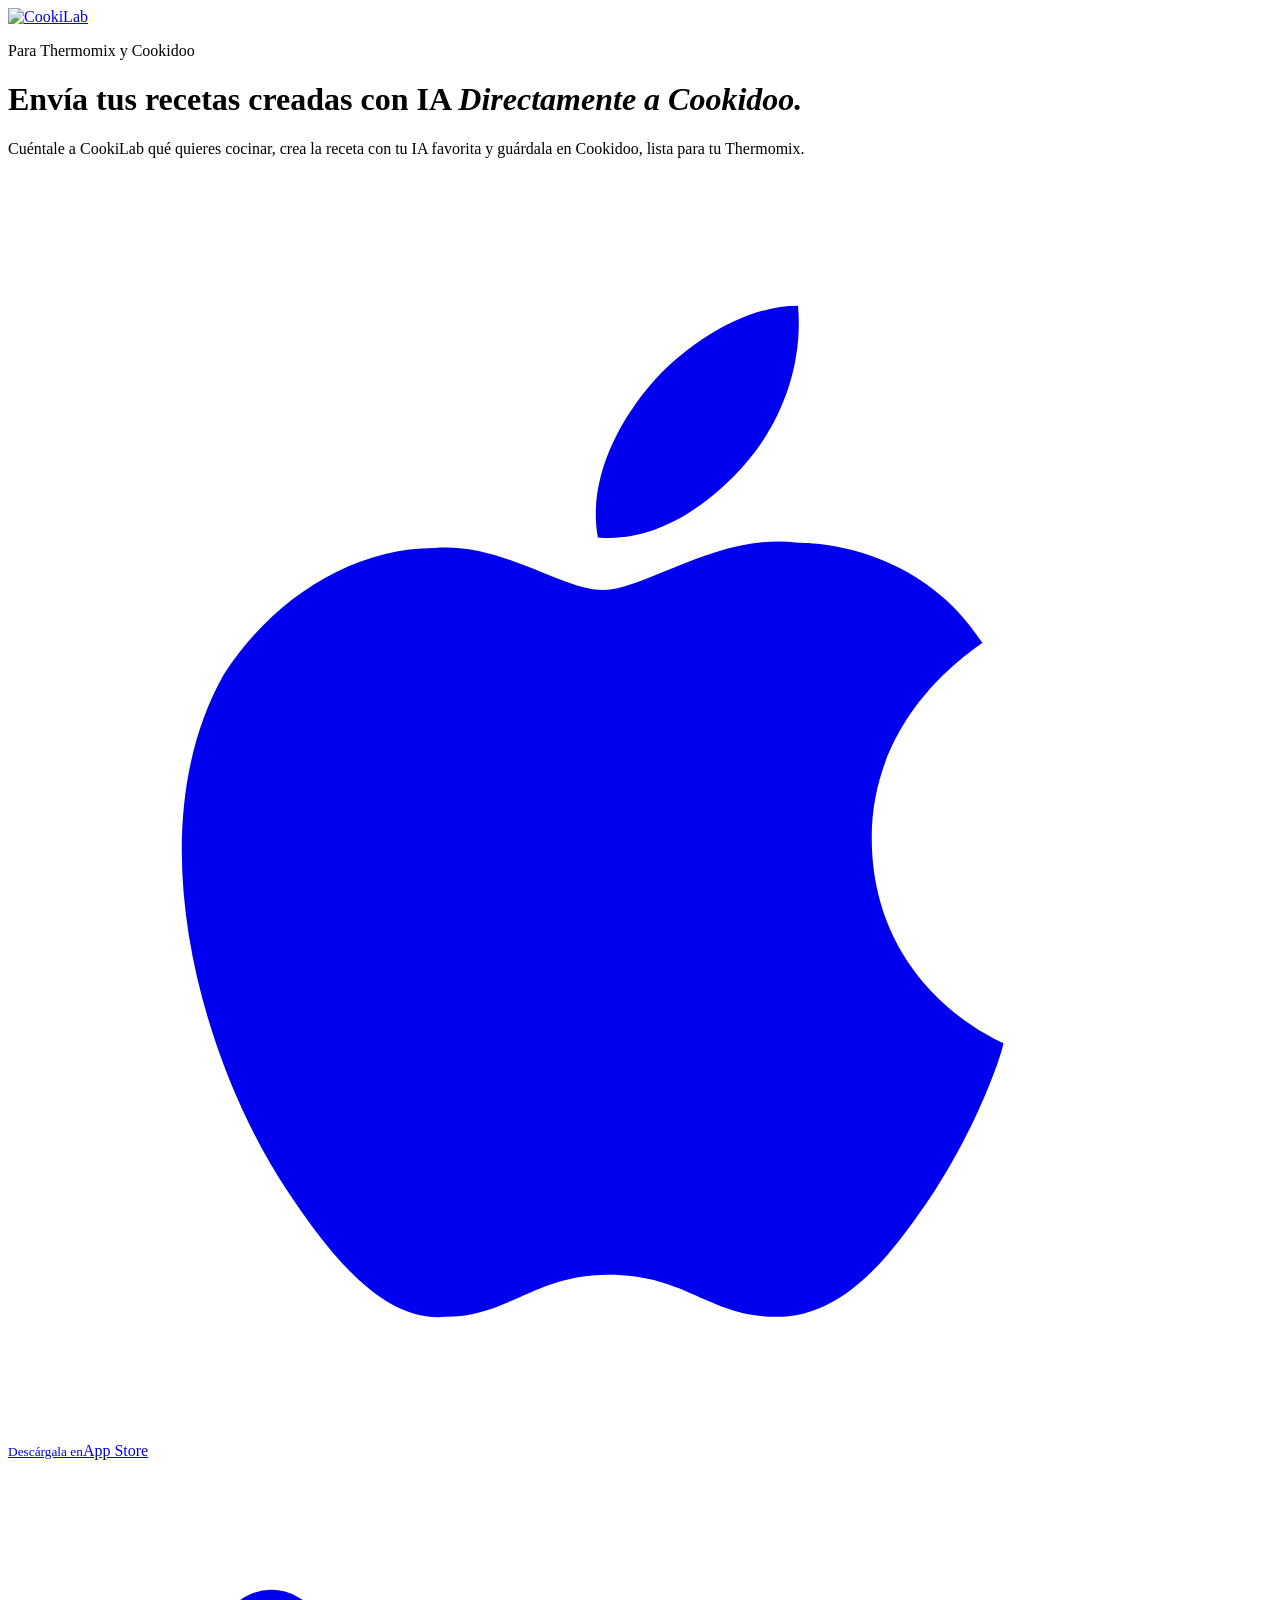
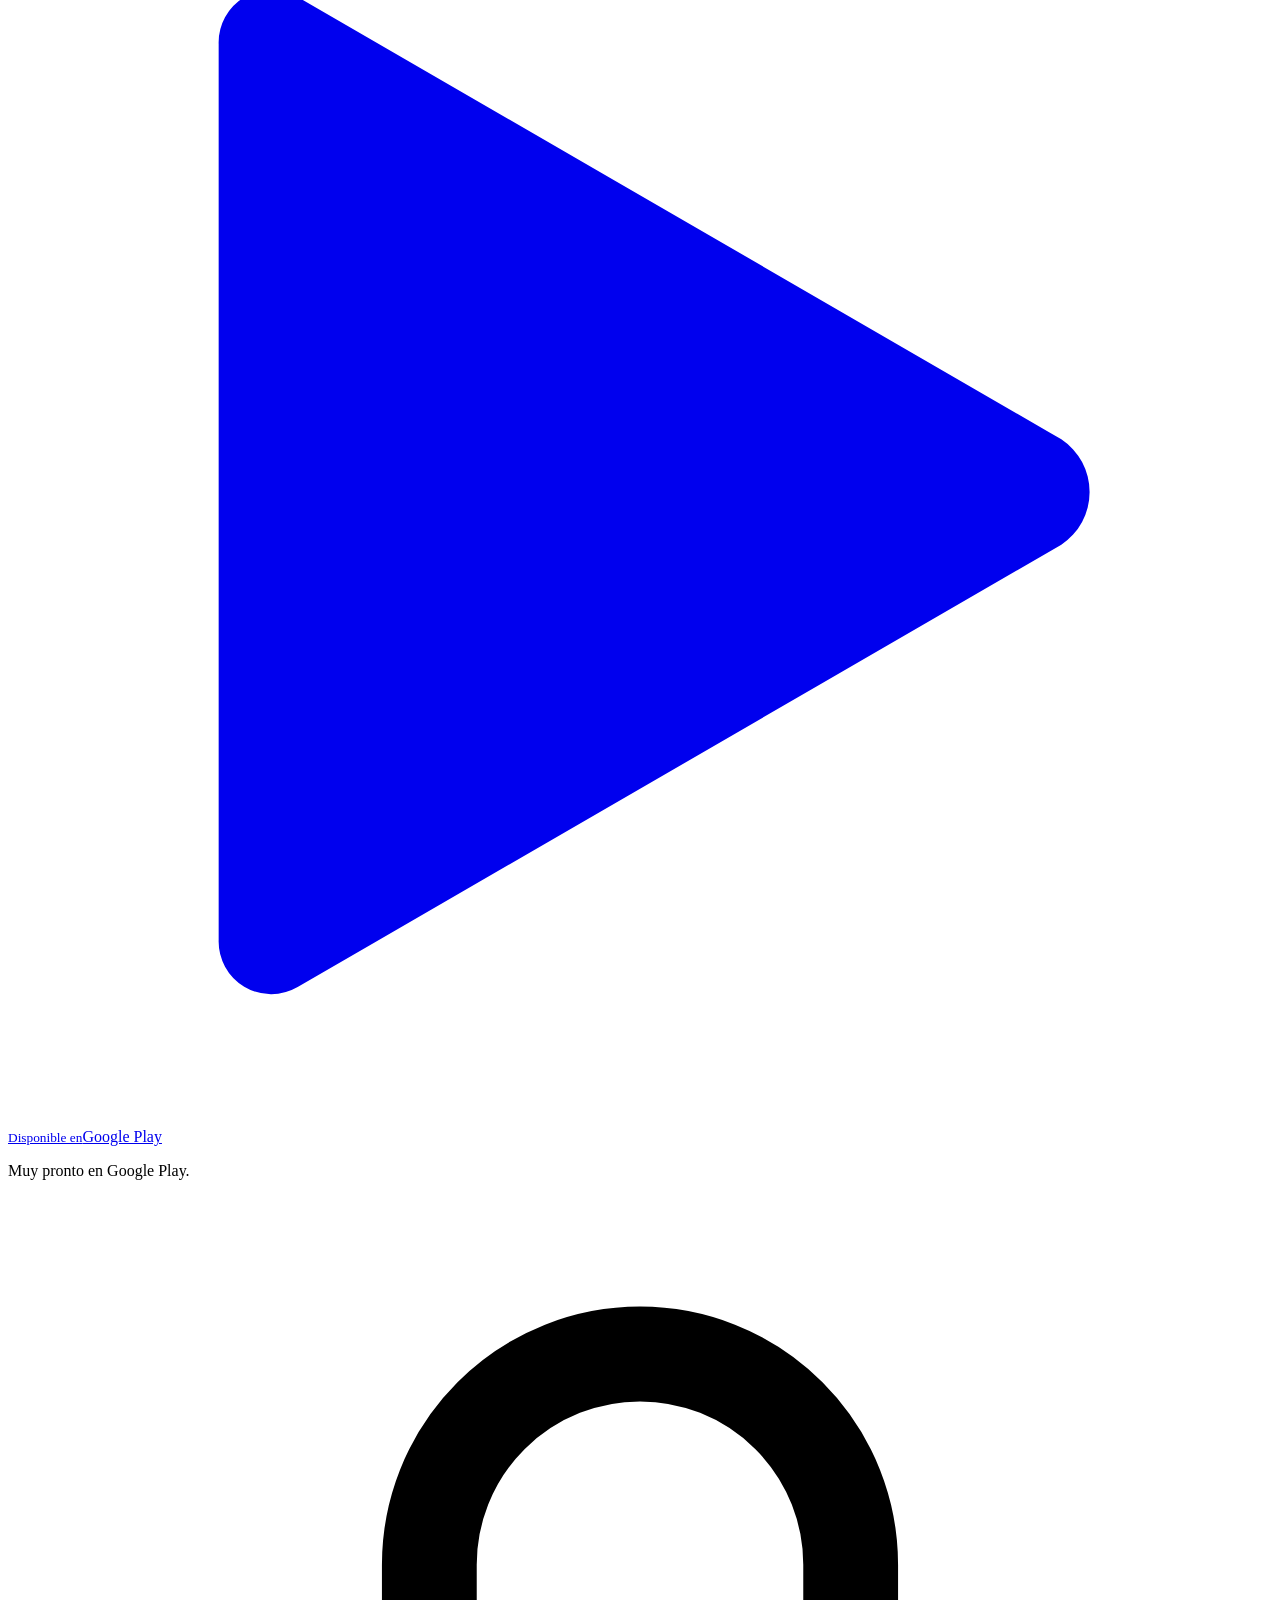
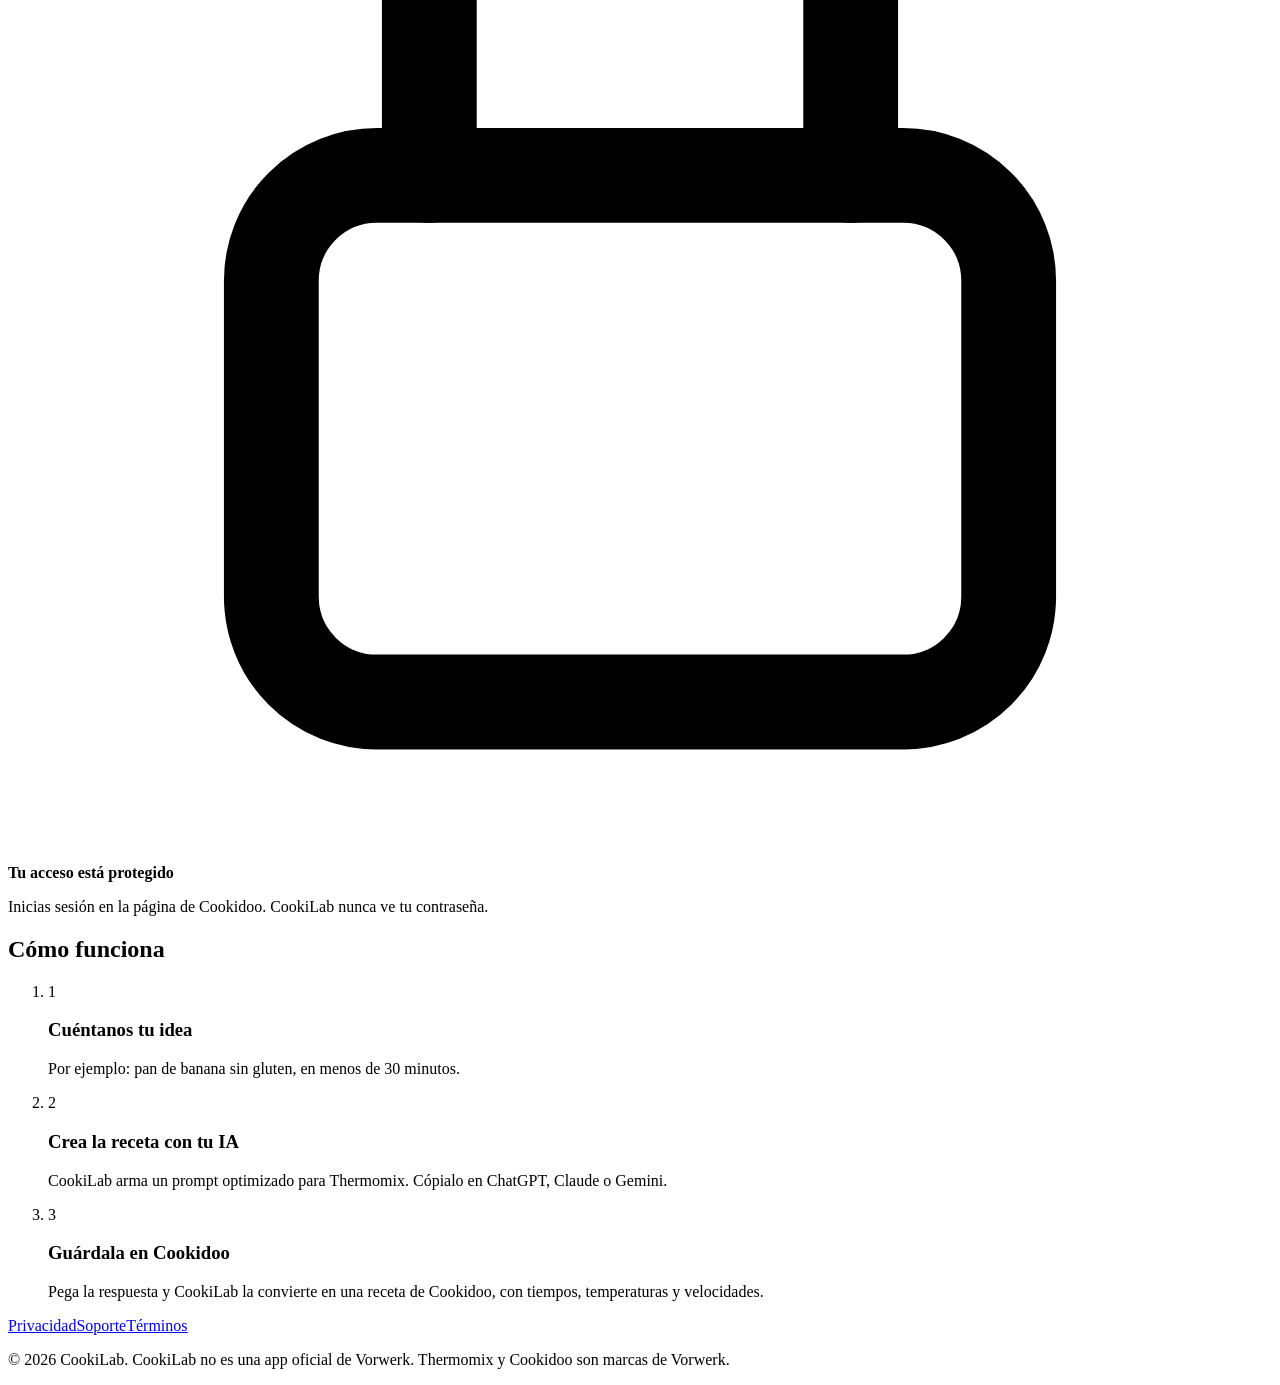
==== index.html @ be77dd11 "Add terms of use page and enable App Store button - Home: enable the App Store button (apps.apple.co" ====
<!doctype html>
<html lang="es">
<head>
  <meta charset="utf-8">
  <meta name="viewport" content="width=device-width, initial-scale=1">
  <title>CookiLab · Tus recetas creadas con IA, directo a Cookidoo</title>
  <meta name="description" content="Crea recetas para Thermomix con ChatGPT, Claude o Gemini y guárdalas directamente en Cookidoo con CookiLab.">
  <meta name="theme-color" content="#f6f6fc" media="(prefers-color-scheme: light)">
  <meta name="theme-color" content="#161827" media="(prefers-color-scheme: dark)">
  <meta property="og:title" content="CookiLab">
  <meta property="og:description" content="Envía tus recetas creadas con IA directamente a Cookidoo.">
  <meta property="og:url" content="https://cookilab.app/">
  <meta property="og:image" content="https://cookilab.app/img/icon-512.png">
  <link rel="icon" href="/img/favicon-32.png" type="image/png">
  <link rel="apple-touch-icon" href="/img/apple-touch-icon.png">
  <link rel="preconnect" href="https://fonts.googleapis.com">
  <link rel="preconnect" href="https://fonts.gstatic.com" crossorigin>
  <link href="https://fonts.googleapis.com/css2?family=DM+Sans:wght@400;500;700&family=DM+Serif+Display:ital@0;1&display=swap" rel="stylesheet">
  <link rel="stylesheet" href="/style.css">
</head>
<body>
  <div class="app-card">
    <header class="app-header">
      <a href="/"><img src="/img/logo.svg" alt="CookiLab" width="131" height="34"></a>
    </header>

    <main class="app-body">
      <p class="eyebrow">Para Thermomix y Cookidoo</p>
      <h1 class="hero">Envía tus recetas creadas con&nbsp;IA <em>Directamente a Cookidoo.</em></h1>
      <p class="lead">Cuéntale a CookiLab qué quieres cocinar, crea la receta con tu IA favorita y guárdala en Cookidoo, lista para tu Thermomix.</p>

      <!-- Cuando la app esté publicada: pon el link de la tienda en href y quita la clase "soon". -->
      <div class="stores">
        <a class="button" href="https://apps.apple.com/app/cookilab/id6820547420" aria-label="Descárgala en App Store">
          <svg viewBox="0 0 24 24" fill="currentColor" aria-hidden="true"><path d="M16.4 12.6c0-2.4 2-3.6 2.1-3.7-1.1-1.7-2.9-1.9-3.5-1.9-1.5-.2-2.9.9-3.7.9-.8 0-1.9-.9-3.2-.8-1.6 0-3.1 1-4 2.4-1.7 3-.4 7.4 1.2 9.8.8 1.2 1.8 2.5 3 2.4 1.2 0 1.7-.8 3.1-.8 1.5 0 1.9.8 3.2.8 1.3 0 2.2-1.2 3-2.4.9-1.4 1.3-2.7 1.3-2.8 0 0-2.5-1-2.5-3.9zM14 5.5c.7-.8 1.1-1.9 1-3-1 0-2.1.7-2.8 1.5-.6.7-1.2 1.8-1 2.9 1.1.1 2.1-.6 2.8-1.4z"/></svg>
          <span><small>Descárgala en</small>App Store</span>
        </a>
        <a class="button soon" href="#" aria-label="Google Play, próximamente">
          <svg viewBox="0 0 24 24" fill="currentColor" aria-hidden="true"><path d="M4 3.5v17a1 1 0 0 0 1.5.9L20 13a1.2 1.2 0 0 0 0-2L5.5 2.6A1 1 0 0 0 4 3.5z"/></svg>
          <span><small>Disponible en</small>Google Play</span>
        </a>
      </div>
      <p class="store-note">Muy pronto en Google Play.</p>

      <div class="note">
        <svg viewBox="0 0 24 24" fill="none" stroke="currentColor" stroke-width="1.8" stroke-linecap="round" stroke-linejoin="round" aria-hidden="true"><rect x="5" y="11" width="14" height="10" rx="2"/><path d="M8 11V7a4 4 0 0 1 8 0v4"/></svg>
        <div>
          <strong>Tu acceso está protegido</strong>
          <p>Inicias sesión en la página de Cookidoo. CookiLab nunca ve tu contraseña.</p>
        </div>
      </div>

      <h2 class="section">Cómo funciona</h2>
      <ol class="steps">
        <li class="step">
          <span class="step-num">1</span>
          <div><h3>Cuéntanos tu idea</h3><p>Por ejemplo: pan de banana sin gluten, en menos de 30 minutos.</p></div>
        </li>
        <li class="step">
          <span class="step-num">2</span>
          <div><h3>Crea la receta con tu IA</h3><p>CookiLab arma un prompt optimizado para Thermomix. Cópialo en ChatGPT, Claude o Gemini.</p></div>
        </li>
        <li class="step">
          <span class="step-num">3</span>
          <div><h3>Guárdala en Cookidoo</h3><p>Pega la respuesta y CookiLab la convierte en una receta de Cookidoo, con tiempos, temperaturas y velocidades.</p></div>
        </li>
      </ol>
    </main>

    <footer class="app-footer">
      <nav><a href="/privacidad/">Privacidad</a><a href="/soporte/">Soporte</a><a href="/terminos/">Términos</a></nav>
      <p>© 2026 CookiLab. CookiLab no es una app oficial de Vorwerk. Thermomix y Cookidoo son marcas de Vorwerk.</p>
    </footer>
  </div>
</body>
</html>
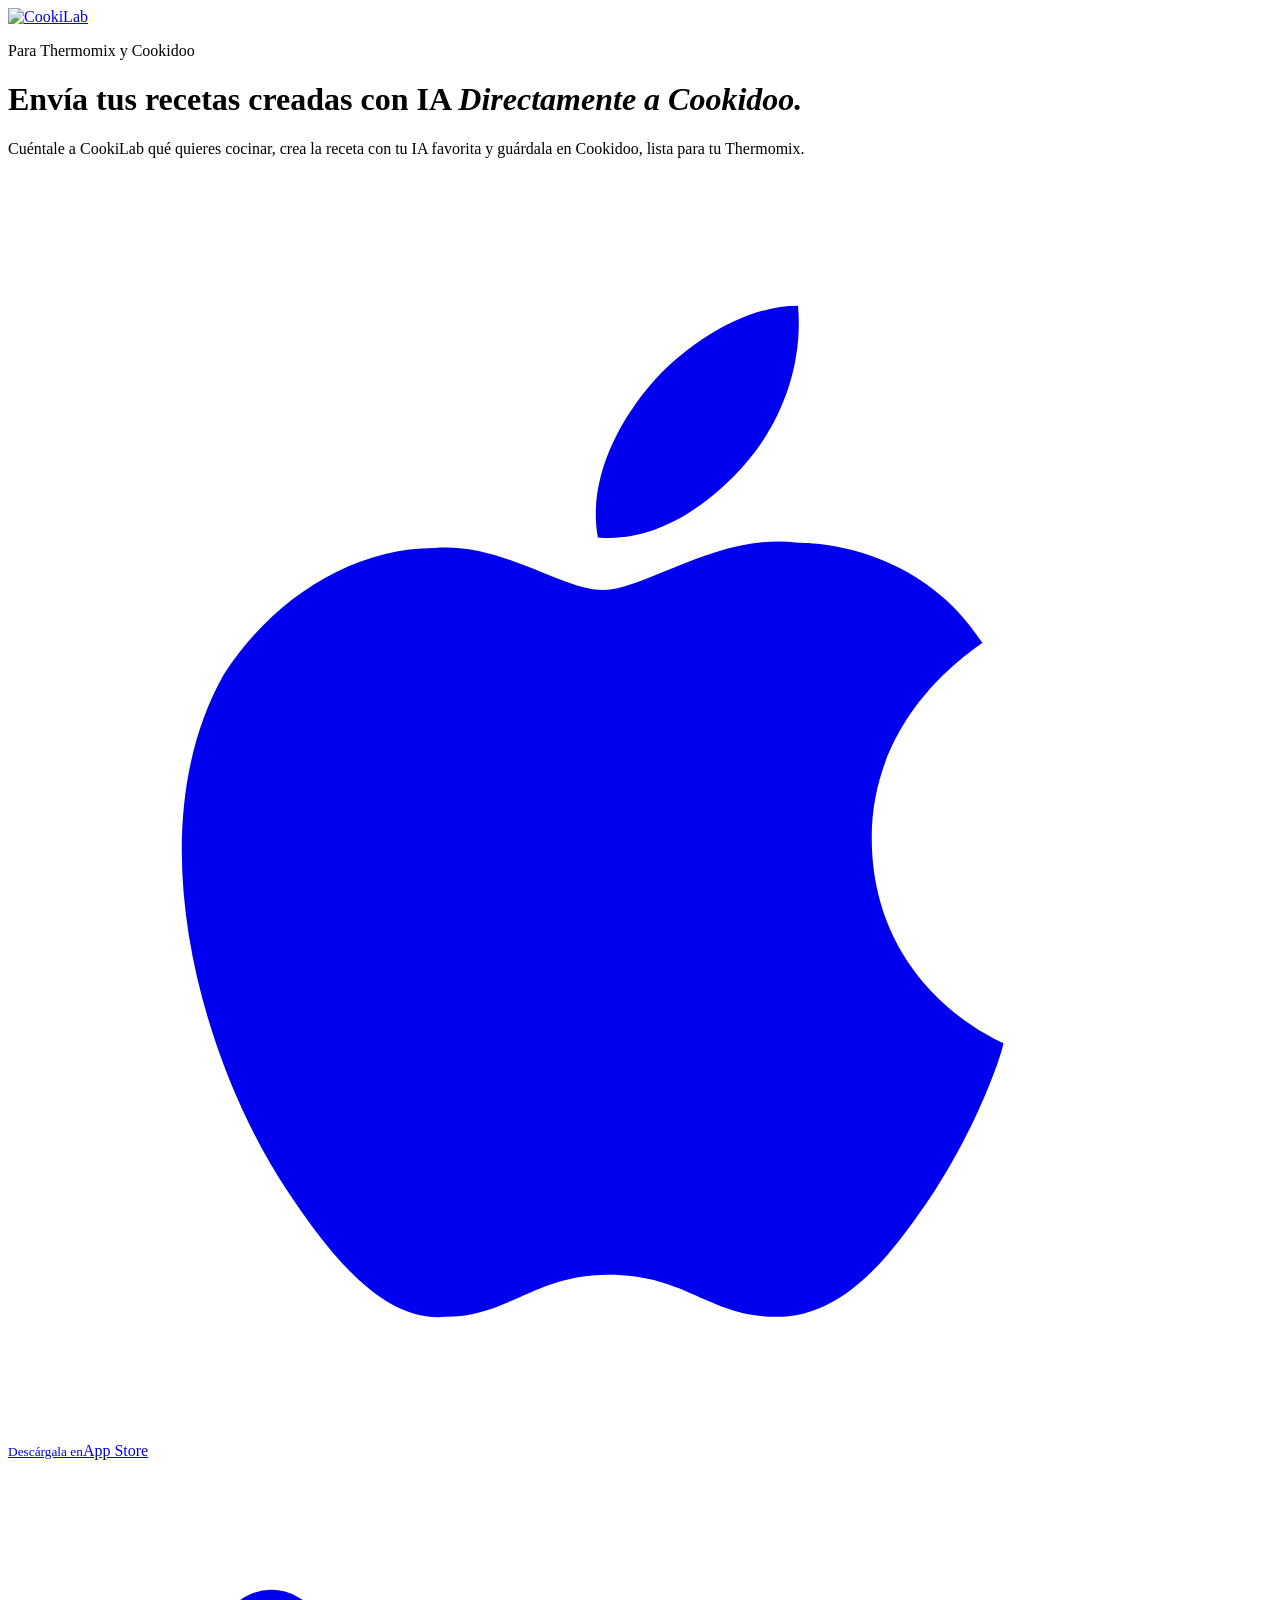
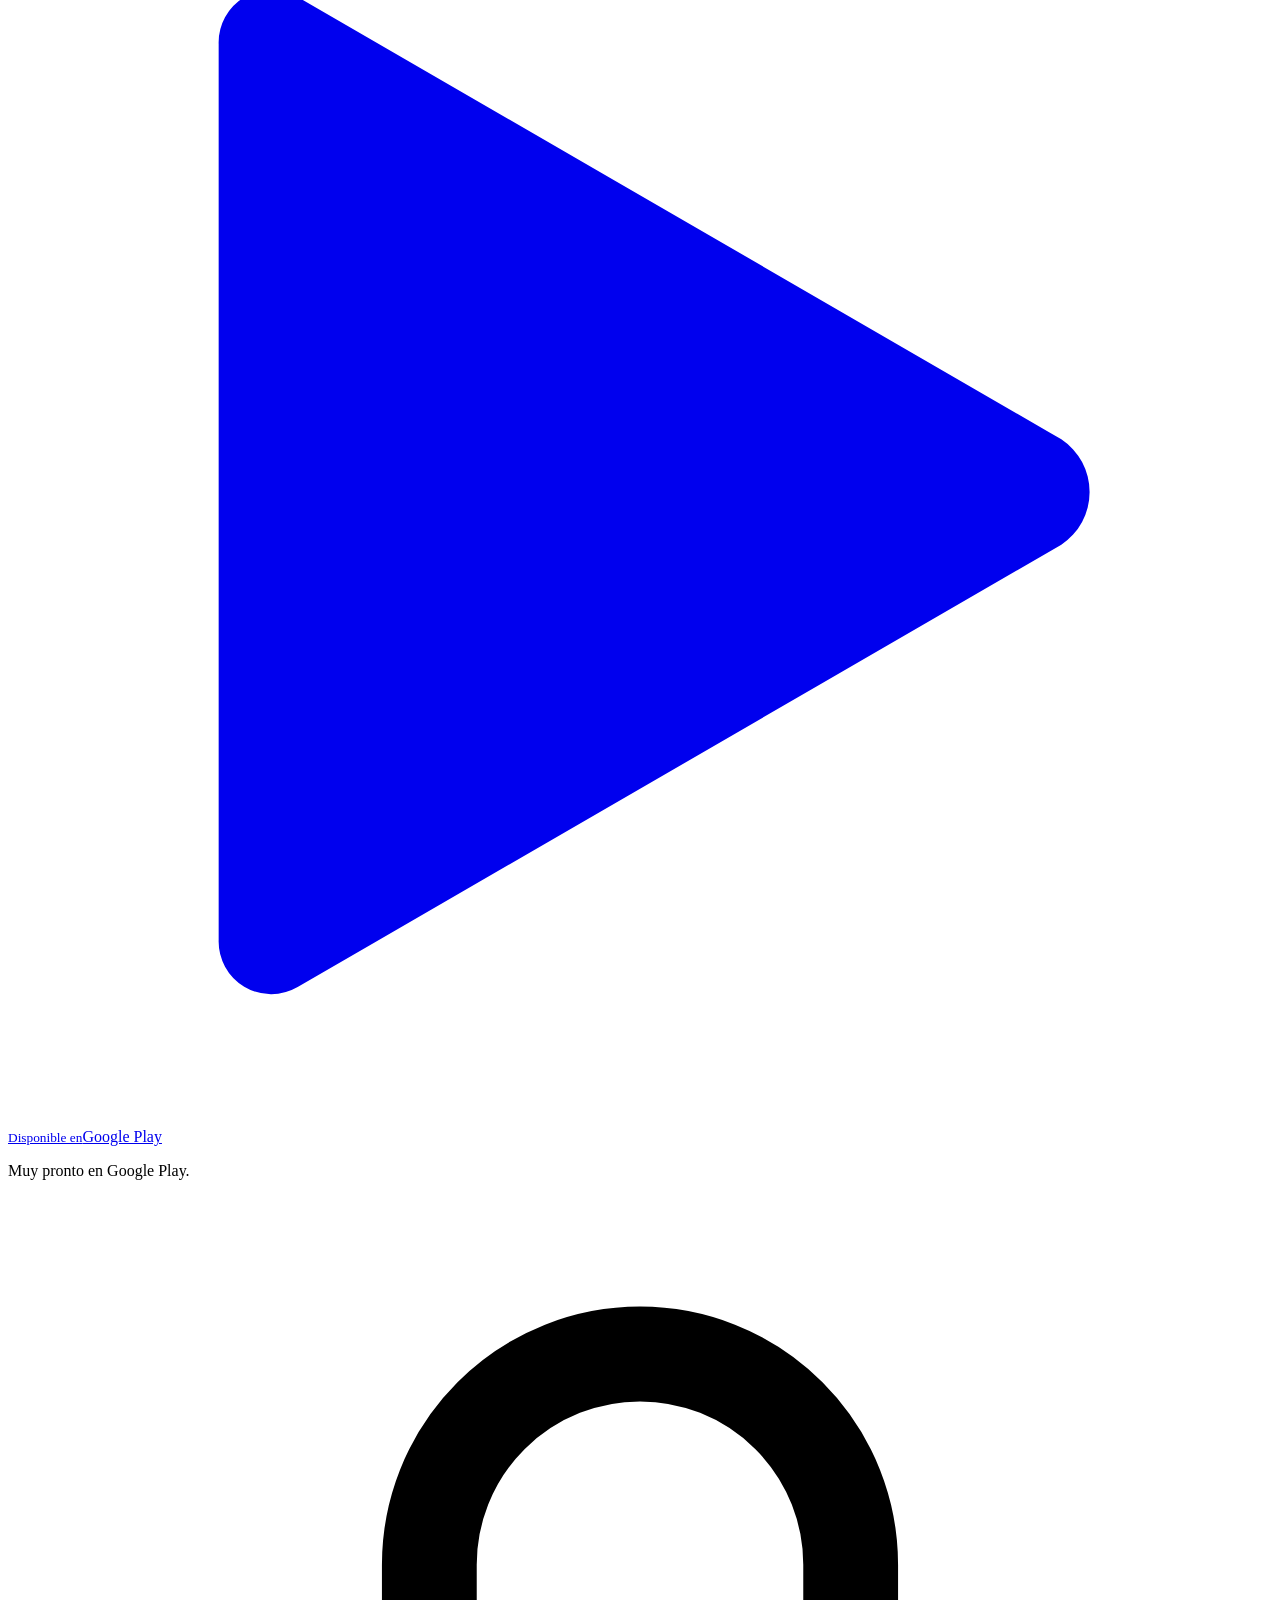
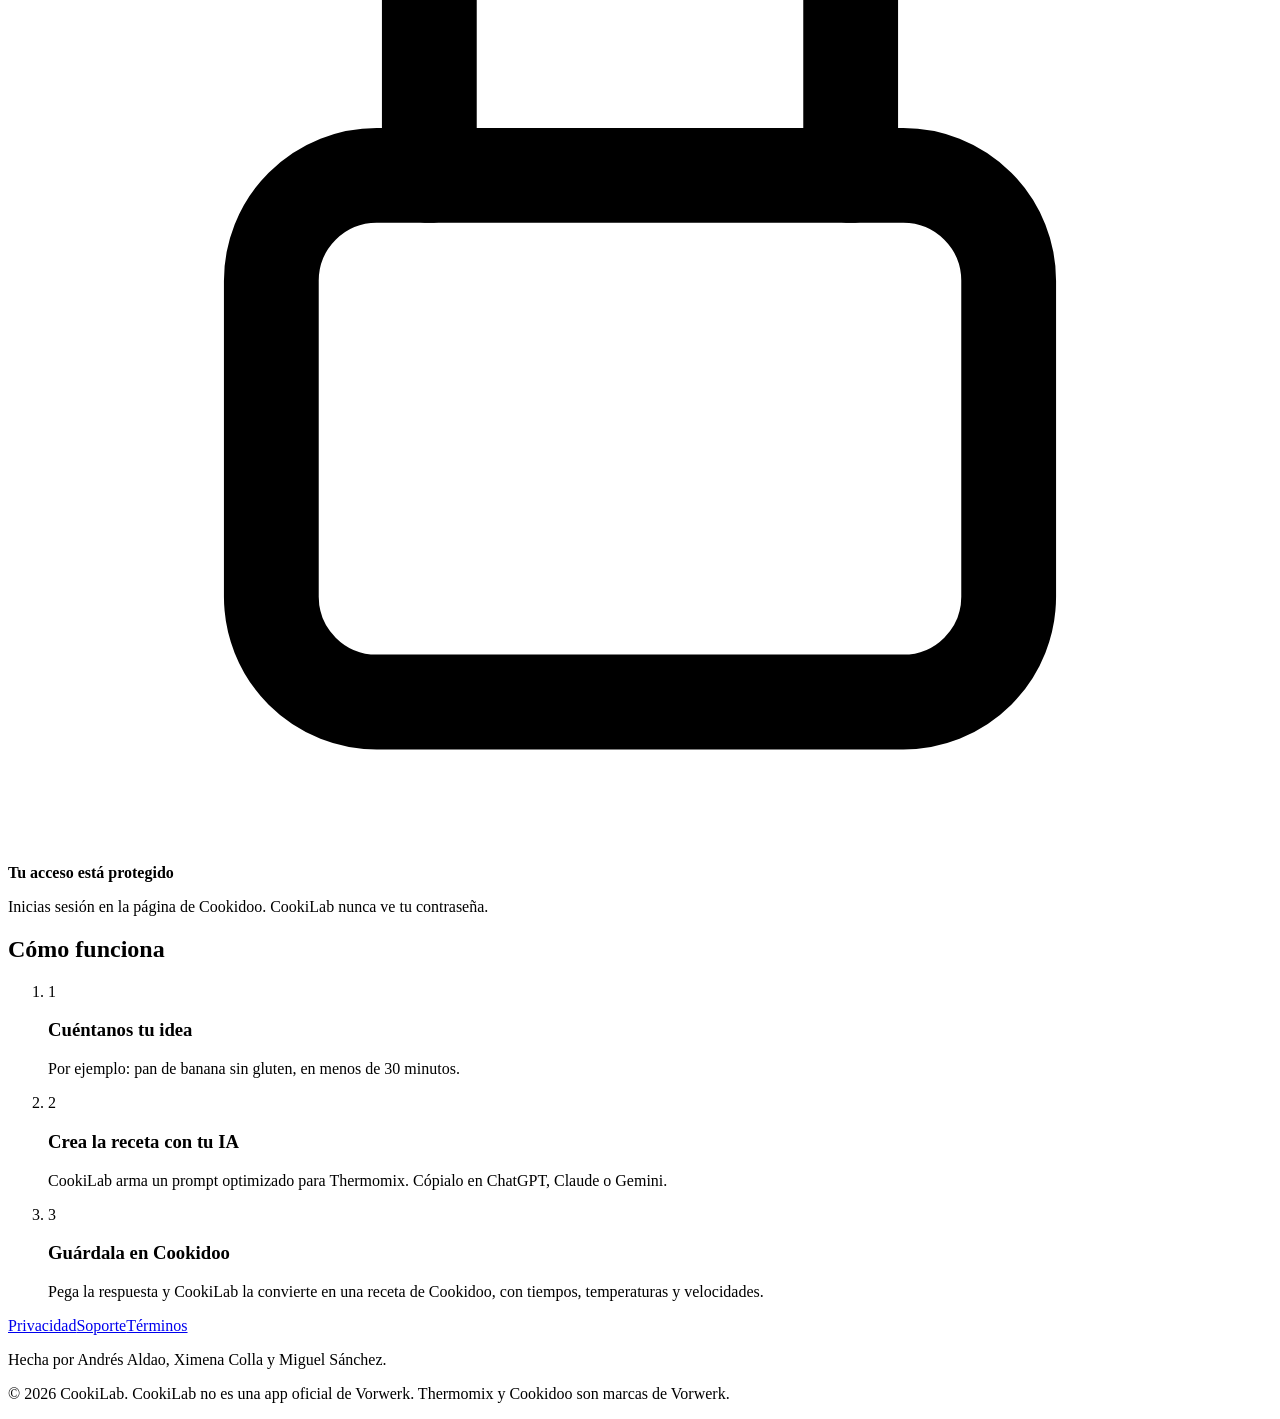
==== commit 5532b89c: "Credit Ximena Colla and Miguel Sánchez in the footer Add "Hecha por Andrés Aldao, Ximena Colla y Mig" ====
--- a/index.html
+++ b/index.html
@@ -69,6 +69,7 @@
 
     <footer class="app-footer">
       <nav><a href="/privacidad/">Privacidad</a><a href="/soporte/">Soporte</a><a href="/terminos/">Términos</a></nav>
+      <p>Hecha por Andrés Aldao, Ximena Colla y Miguel Sánchez.</p>
       <p>© 2026 CookiLab. CookiLab no es una app oficial de Vorwerk. Thermomix y Cookidoo son marcas de Vorwerk.</p>
     </footer>
   </div>
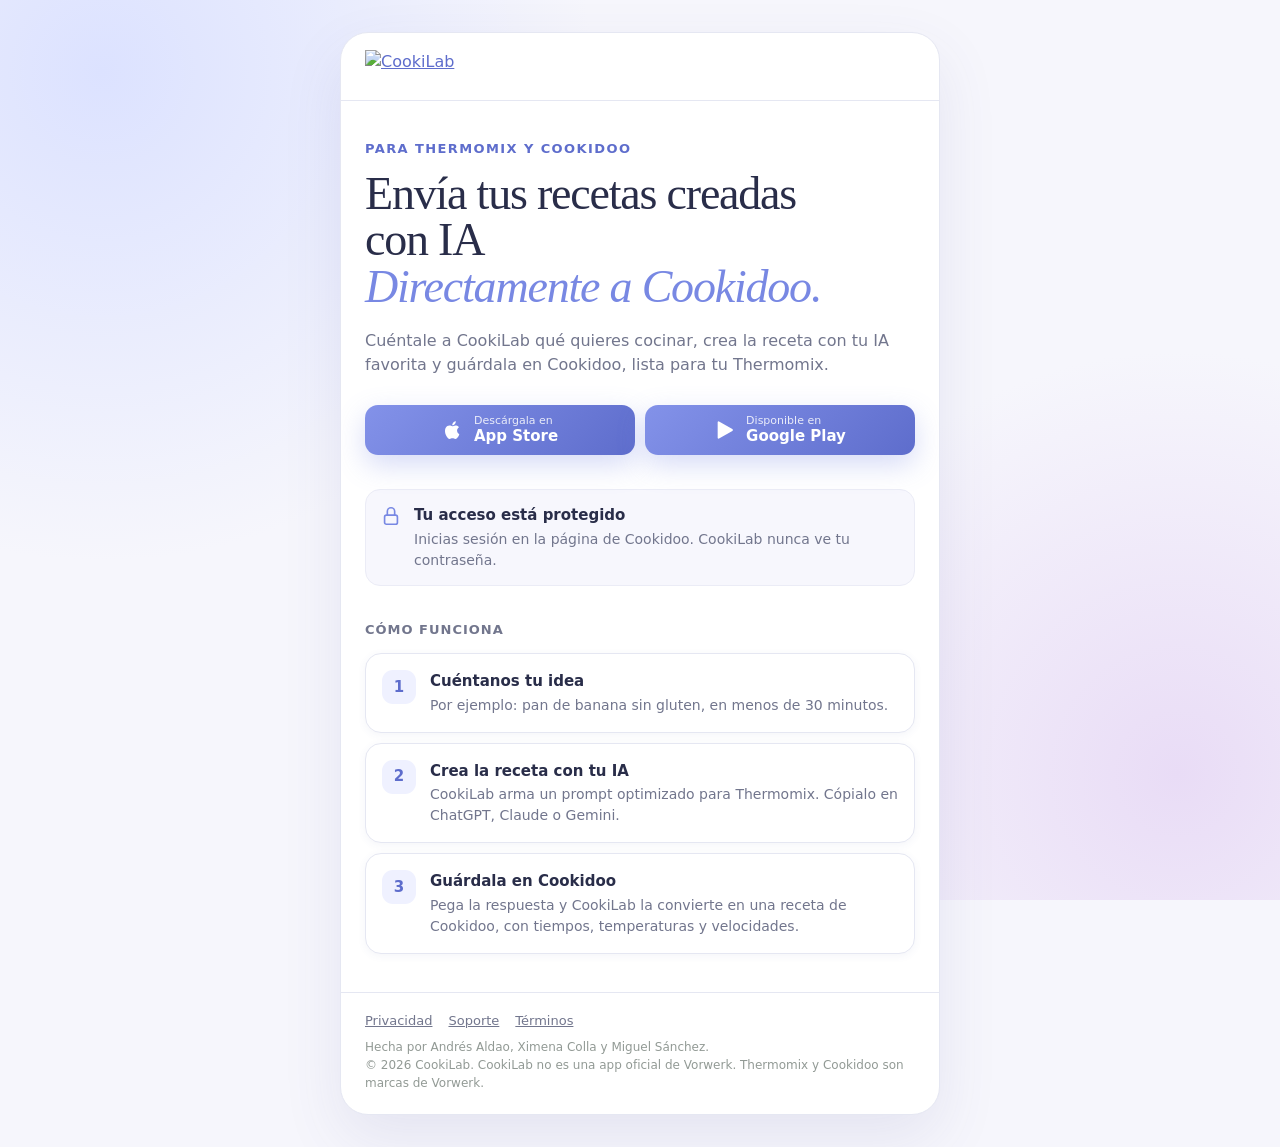
==== commit 7c03fc8e: "Enable the Google Play button CookiLab is live on Google Play: link the store listing and drop the "" ====
--- a/index.html
+++ b/index.html
@@ -29,18 +29,16 @@
       <h1 class="hero">Envía tus recetas creadas con&nbsp;IA <em>Directamente a Cookidoo.</em></h1>
       <p class="lead">Cuéntale a CookiLab qué quieres cocinar, crea la receta con tu IA favorita y guárdala en Cookidoo, lista para tu Thermomix.</p>
 
-      <!-- Cuando la app esté publicada: pon el link de la tienda en href y quita la clase "soon". -->
       <div class="stores">
         <a class="button" href="https://apps.apple.com/app/cookilab/id6820547420" aria-label="Descárgala en App Store">
           <svg viewBox="0 0 24 24" fill="currentColor" aria-hidden="true"><path d="M16.4 12.6c0-2.4 2-3.6 2.1-3.7-1.1-1.7-2.9-1.9-3.5-1.9-1.5-.2-2.9.9-3.7.9-.8 0-1.9-.9-3.2-.8-1.6 0-3.1 1-4 2.4-1.7 3-.4 7.4 1.2 9.8.8 1.2 1.8 2.5 3 2.4 1.2 0 1.7-.8 3.1-.8 1.5 0 1.9.8 3.2.8 1.3 0 2.2-1.2 3-2.4.9-1.4 1.3-2.7 1.3-2.8 0 0-2.5-1-2.5-3.9zM14 5.5c.7-.8 1.1-1.9 1-3-1 0-2.1.7-2.8 1.5-.6.7-1.2 1.8-1 2.9 1.1.1 2.1-.6 2.8-1.4z"/></svg>
           <span><small>Descárgala en</small>App Store</span>
         </a>
-        <a class="button soon" href="#" aria-label="Google Play, próximamente">
+        <a class="button" href="https://play.google.com/store/apps/details?id=com.cookilab" aria-label="Disponible en Google Play">
           <svg viewBox="0 0 24 24" fill="currentColor" aria-hidden="true"><path d="M4 3.5v17a1 1 0 0 0 1.5.9L20 13a1.2 1.2 0 0 0 0-2L5.5 2.6A1 1 0 0 0 4 3.5z"/></svg>
           <span><small>Disponible en</small>Google Play</span>
         </a>
       </div>
-      <p class="store-note">Muy pronto en Google Play.</p>
 
       <div class="note">
         <svg viewBox="0 0 24 24" fill="none" stroke="currentColor" stroke-width="1.8" stroke-linecap="round" stroke-linejoin="round" aria-hidden="true"><rect x="5" y="11" width="14" height="10" rx="2"/><path d="M8 11V7a4 4 0 0 1 8 0v4"/></svg>
--- a/style.css
+++ b/style.css
@@ -0,0 +1,163 @@
+/* Tokens from cookilab/design/tokens.json */
+:root {
+  --cream: #f6f6fc;
+  --paper: #ffffff;
+  --note: #f7f7fd;
+  --line: #e5e7f2;
+  --line-note: #ebecf6;
+  --ink: #292d49;
+  --muted: #72768d;
+  --faint: #929a95;
+  --brand: #7888e3;
+  --brand-text: #5e6dcc;
+  --brand-soft: #eff1ff;
+  --gradient-from: #8392e9;
+  --gradient-to: #5e6dcc;
+  --on-brand: #ffffff;
+  --blob-1: #dce2ff;
+  --blob-2: #e9dcf6;
+  --shadow-item: 0 2px 8px rgba(75, 83, 145, 0.06);
+  --shadow-primary: 0 10px 28px rgba(120, 136, 227, 0.3);
+  --shadow-card: 0 24px 60px rgba(75, 83, 145, 0.1);
+  --serif: "DM Serif Display", Georgia, serif;
+  --sans: "DM Sans", ui-sans-serif, system-ui, sans-serif;
+}
+@media (prefers-color-scheme: dark) {
+  :root {
+    --cream: #161827;
+    --paper: #1f2236;
+    --note: #232641;
+    --line: #33375a;
+    --line-note: #33375a;
+    --ink: #ecedf7;
+    --muted: #a3a7c2;
+    --faint: #8a8fae;
+    --brand: #9aa6f0;
+    --brand-text: #b3bcf5;
+    --brand-soft: #262a4a;
+    --gradient-from: #7485e4;
+    --gradient-to: #5363c2;
+    --blob-1: #23284a;
+    --blob-2: #2a2340;
+    --shadow-item: 0 0 0 1px rgba(255, 255, 255, 0.04);
+    --shadow-primary: 0 10px 28px rgba(0, 0, 0, 0.45);
+    --shadow-card: 0 24px 60px rgba(0, 0, 0, 0.35);
+  }
+}
+
+* { box-sizing: border-box; }
+html, body { margin: 0; }
+body {
+  min-height: 100vh;
+  font-family: var(--sans);
+  font-size: 16px;
+  line-height: 1.5;
+  color: var(--ink);
+  background:
+    radial-gradient(circle at 8% 8%, var(--blob-1), transparent 34%),
+    radial-gradient(circle at 92% 86%, var(--blob-2), transparent 30%),
+    var(--cream);
+  background-attachment: fixed;
+  padding: 32px 16px;
+}
+a { color: var(--brand-text); }
+
+.app-card {
+  width: min(100%, 600px);
+  margin: 0 auto;
+  background: var(--paper);
+  border: 1px solid var(--line);
+  border-radius: 28px;
+  box-shadow: var(--shadow-card);
+  overflow: hidden;
+}
+.app-header {
+  display: flex; align-items: center;
+  height: 68px; padding: 0 24px;
+  border-bottom: 1px solid var(--line);
+}
+.app-header img { height: 34px; width: auto; display: block; }
+.app-body { padding: 38px 24px 30px; }
+
+/* Type */
+.eyebrow {
+  font-size: 13px; font-weight: 700; letter-spacing: 1.4px; text-transform: uppercase;
+  color: var(--brand-text); margin: 0 0 12px;
+}
+.hero {
+  font-family: var(--serif); font-weight: 400;
+  font-size: 39px; line-height: 1.02; letter-spacing: -1.2px;
+  margin: 0 0 18px;
+}
+.hero em { display: block; color: var(--brand); }
+.display {
+  font-family: var(--serif); font-weight: 400;
+  font-size: 32px; line-height: 1.06; letter-spacing: -0.8px;
+  margin: 0 0 12px;
+}
+.lead { color: var(--muted); font-size: 16px; margin: 0 0 28px; }
+.section {
+  font-size: 13px; font-weight: 700; letter-spacing: 1px; text-transform: uppercase;
+  color: var(--muted); margin: 0 0 14px;
+}
+@media (min-width: 420px) {
+  .hero { font-size: 46px; }
+}
+
+/* Store buttons */
+.stores { display: grid; gap: 10px; margin-bottom: 34px; }
+@media (min-width: 480px) { .stores { grid-template-columns: 1fr 1fr; } }
+.button {
+  display: flex; align-items: center; justify-content: center; gap: 10px;
+  min-height: 50px; padding: 8px 20px; border-radius: 13px;
+  color: var(--on-brand); text-decoration: none;
+  background: linear-gradient(135deg, var(--gradient-from), var(--gradient-to));
+  box-shadow: var(--shadow-primary);
+  font-weight: 700; font-size: 15px; line-height: 1.15;
+  transition: transform .18s, box-shadow .18s;
+}
+.button:hover { transform: translateY(-1px); }
+.button svg { width: 22px; height: 22px; flex: none; }
+.button span { text-align: left; }
+.button small { display: block; font-weight: 500; font-size: 11px; opacity: .85; }
+
+/* Note */
+.note {
+  display: flex; gap: 12px; padding: 14px;
+  background: var(--note); border: 1px solid var(--line-note); border-radius: 15px;
+  margin-bottom: 34px;
+}
+.note svg { width: 22px; height: 22px; color: var(--brand); flex: none; margin-top: 1px; }
+.note strong { display: block; font-size: 15px; }
+.note p { margin: 2px 0 0; color: var(--muted); font-size: 14px; }
+
+/* Steps */
+.steps { list-style: none; padding: 0; margin: 0 0 8px; display: grid; gap: 10px; }
+.step {
+  display: flex; gap: 14px; align-items: flex-start;
+  padding: 16px; background: var(--paper);
+  border: 1px solid var(--line); border-radius: 16px; box-shadow: var(--shadow-item);
+}
+.step-num {
+  width: 34px; height: 34px; flex: none; border-radius: 11px;
+  display: grid; place-items: center;
+  background: var(--brand-soft); color: var(--brand-text); font-weight: 700; font-size: 15px;
+}
+.step h3 { margin: 0 0 2px; font-size: 15px; font-weight: 700; }
+.step p { margin: 0; color: var(--muted); font-size: 14px; }
+
+/* Documents (privacy, support) */
+.doc h2 { font-size: 17px; font-weight: 700; margin: 28px 0 6px; }
+.doc p, .doc li { color: var(--muted); font-size: 15px; }
+.doc p strong, .doc li strong { color: var(--ink); }
+.doc .updated { font-size: 13px; color: var(--faint); margin: 0 0 8px; }
+.doc ul { padding-left: 20px; }
+
+/* Footer */
+.app-footer {
+  border-top: 1px solid var(--line); padding: 18px 24px 22px;
+  font-size: 12px; color: var(--faint);
+}
+.app-footer nav { display: flex; gap: 16px; margin-bottom: 8px; font-size: 13px; }
+.app-footer nav a { color: var(--muted); }
+.app-footer p { margin: 0; }
